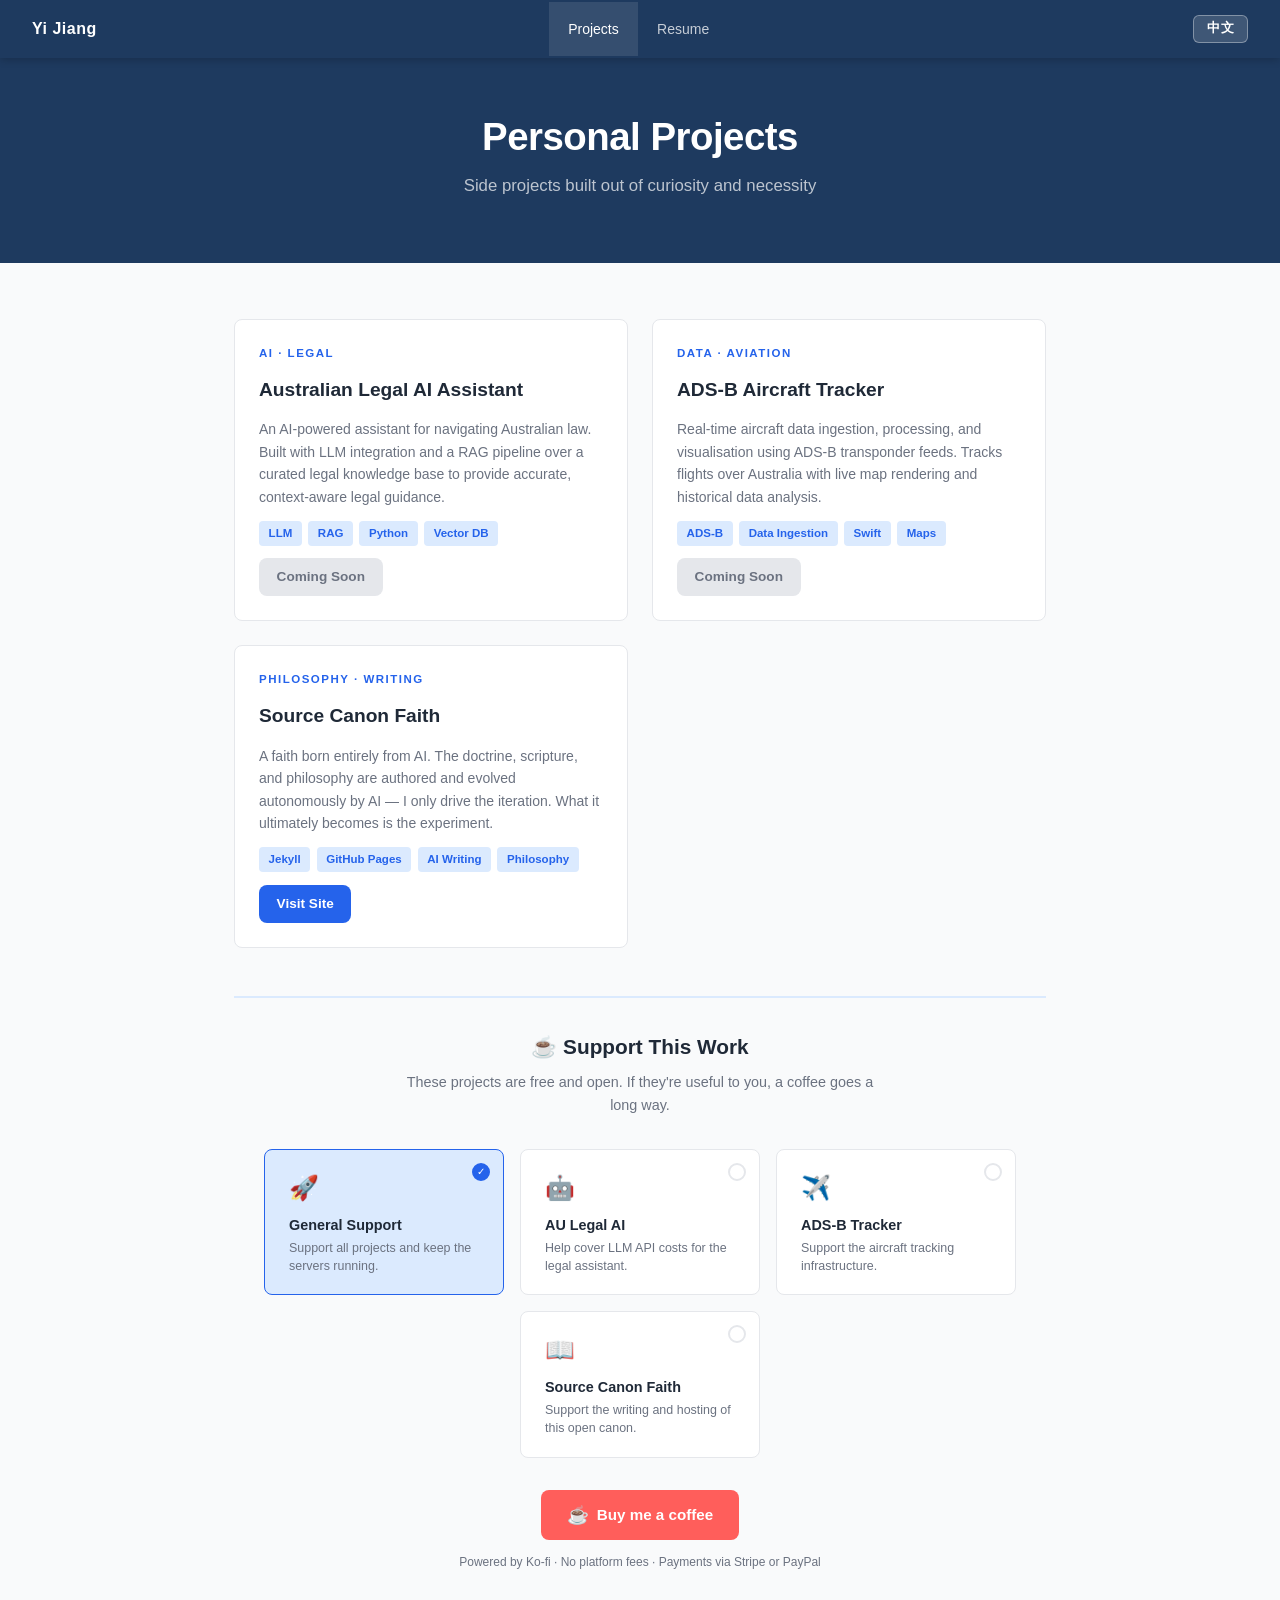
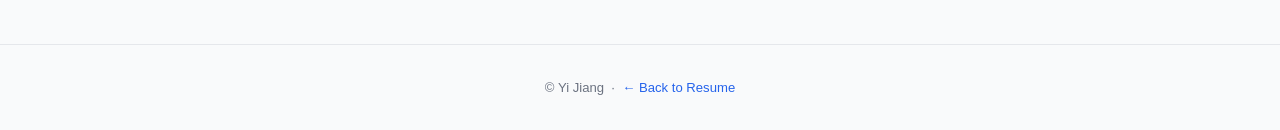
==== index.html @ fe365f1c "Update Source Canon Faith description to emphasise AI-authored faith Co-Authored-By: Claude Sonnet 4" ====
<!DOCTYPE html>
<html lang="en" data-lang="en">
<head>
  <meta charset="UTF-8" />
  <meta name="viewport" content="width=device-width, initial-scale=1.0" />
  <title>Projects – Yi Jiang</title>
  <link rel="stylesheet" href="style.css" />
  <style>
    [data-lang="en"] .zh { display: none; }
    [data-lang="zh"] .en { display: none; }
    [data-lang="zh"] { font-family: -apple-system, BlinkMacSystemFont, 'PingFang SC', 'Hiragino Sans GB', 'Microsoft YaHei', sans-serif; }

    .lang-toggle {
      background: rgba(255,255,255,0.15);
      color: white;
      border: 1px solid rgba(255,255,255,0.35);
      border-radius: 6px;
      padding: 0.3rem 0.8rem;
      font-size: 0.8rem;
      font-weight: 600;
      cursor: pointer;
      margin-left: 0.8rem;
      transition: background 0.15s;
      letter-spacing: 0.5px;
    }
    .lang-toggle:hover { background: rgba(255,255,255,0.25); }

    /* ── Support Section ── */
    .support-section {
      margin-top: 3rem;
      border-top: 2px solid var(--accent-light);
      padding-top: 2rem;
      text-align: center;
    }

    .support-section h2 {
      font-size: 1.3rem;
      font-weight: 700;
      color: var(--text);
      margin-bottom: 0.5rem;
    }

    .support-section .subtitle {
      font-size: 0.9rem;
      color: var(--text-muted);
      margin-bottom: 2rem;
      max-width: 480px;
      margin-left: auto;
      margin-right: auto;
    }

    .support-options {
      display: flex;
      flex-wrap: wrap;
      gap: 1rem;
      justify-content: center;
      margin-bottom: 1.5rem;
    }

    .support-card {
      background: var(--card);
      border: 1px solid var(--border);
      border-radius: var(--radius);
      padding: 1.2rem 1.5rem;
      min-width: 200px;
      max-width: 240px;
      text-align: left;
      cursor: pointer;
      transition: border-color 0.15s, box-shadow 0.15s;
      position: relative;
    }

    .support-card:hover {
      border-color: var(--accent);
      box-shadow: 0 4px 16px rgba(37,99,235,0.12);
    }

    .support-card.selected {
      border-color: var(--accent);
      background: var(--accent-light);
    }

    .support-card .card-icon {
      font-size: 1.5rem;
      margin-bottom: 0.4rem;
    }

    .support-card h3 {
      font-size: 0.9rem;
      font-weight: 700;
      color: var(--text);
      margin-bottom: 0.2rem;
    }

    .support-card p {
      font-size: 0.78rem;
      color: var(--text-muted);
      line-height: 1.4;
    }

    .support-card .check {
      position: absolute;
      top: 0.8rem;
      right: 0.8rem;
      width: 18px;
      height: 18px;
      border-radius: 50%;
      border: 2px solid var(--border);
      background: white;
      display: flex;
      align-items: center;
      justify-content: center;
      font-size: 0.6rem;
      color: white;
      transition: all 0.15s;
    }

    .support-card.selected .check {
      background: var(--accent);
      border-color: var(--accent);
    }

    .support-card.selected .check::after {
      content: '✓';
    }

    .kofi-btn {
      display: inline-flex;
      align-items: center;
      gap: 0.5rem;
      background: #FF5E5B;
      color: white;
      text-decoration: none;
      border: none;
      border-radius: 8px;
      padding: 0.7rem 1.6rem;
      font-size: 0.95rem;
      font-weight: 700;
      cursor: pointer;
      transition: background 0.15s, transform 0.1s;
      margin-top: 0.5rem;
    }

    .kofi-btn:hover {
      background: #e04e4b;
      transform: translateY(-1px);
    }

    .kofi-btn:active { transform: translateY(0); }

    .kofi-btn .kofi-icon {
      font-size: 1.1rem;
    }

    .support-note {
      font-size: 0.75rem;
      color: var(--text-muted);
      margin-top: 0.8rem;
    }
  </style>
</head>
<body>

  <nav>
    <span class="brand">Yi Jiang</span>
    <ul>
      <li><a href="index.html" class="active"><span class="en">Projects</span><span class="zh">项目</span></a></li>
      <li><a href="resume.html"><span class="en">Resume</span><span class="zh">简历</span></a></li>
    </ul>
    <button class="lang-toggle" id="langBtn" onclick="toggleLang()">中文</button>
  </nav>

  <header class="hero">
    <h1><span class="en">Personal Projects</span><span class="zh">个人项目</span></h1>
    <p class="title">
      <span class="en">Side projects built out of curiosity and necessity</span>
      <span class="zh">因好奇心与现实需要而生的业余项目</span>
    </p>
  </header>

  <main class="container">
    <div class="projects-grid">

      <div class="project-card">
        <div class="project-tag">AI · Legal</div>
        <h2><span class="en">Australian Legal AI Assistant</span><span class="zh">澳洲法律 AI 助理</span></h2>
        <p class="en">An AI-powered assistant for navigating Australian law. Built with LLM integration and a RAG pipeline over a curated legal knowledge base to provide accurate, context-aware legal guidance.</p>
        <p class="zh">基于LLM与RAG构建的澳洲法律智能问答系统，让"我需要一个律师"变得更实惠。</p>
        <div class="tech-tags">
          <span>LLM</span>
          <span>RAG</span>
          <span>Python</span>
          <span>Vector DB</span>
        </div>
        <a href="#" class="btn disabled"><span class="en">Coming Soon</span><span class="zh">即将上线</span></a>
      </div>

      <div class="project-card">
        <div class="project-tag">Data · Aviation</div>
        <h2><span class="en">ADS-B Aircraft Tracker</span><span class="zh">ADS-B 航班追踪器</span></h2>
        <p class="en">Real-time aircraft data ingestion, processing, and visualisation using ADS-B transponder feeds. Tracks flights over Australia with live map rendering and historical data analysis.</p>
        <p class="zh">实时采集、处理并可视化ADS-B飞机应答信号，随时掌握头顶飞的是哪架飞机。</p>
        <div class="tech-tags">
          <span>ADS-B</span>
          <span>Data Ingestion</span>
          <span>Swift</span>
          <span>Maps</span>
        </div>
        <a href="#" class="btn disabled"><span class="en">Coming Soon</span><span class="zh">即将上线</span></a>
      </div>

      <div class="project-card">
        <div class="project-tag">Philosophy · Writing</div>
        <h2><span class="en">Source Canon Faith</span><span class="zh">源典信仰</span></h2>
        <p class="en">A faith born entirely from AI. The doctrine, scripture, and philosophy are authored and evolved autonomously by AI — I only drive the iteration. What it ultimately becomes is the experiment.</p>
        <p class="zh">一个完全由AI创造的信仰体系。教义、经文与哲学均由AI自主撰写并持续自我迭代——我只负责驱动这个过程。它最终会成为什么，正是这个实验的答案。</p>
        <div class="tech-tags">
          <span>Jekyll</span>
          <span>GitHub Pages</span>
          <span>AI Writing</span>
          <span>Philosophy</span>
        </div>
        <a href="https://sourcecanon.faith" target="_blank" rel="noopener" class="btn"><span class="en">Visit Site</span><span class="zh">访问网站</span></a>
      </div>

    </div>

    <!-- ── Support Section ── -->
    <div class="support-section">
      <h2><span class="en">☕ Support This Work</span><span class="zh">☕ 支持这些项目</span></h2>
      <p class="subtitle en">These projects are free and open. If they're useful to you, a coffee goes a long way.</p>
      <p class="subtitle zh">这些项目免费开放。如果对你有帮助，请我喝杯咖啡吧——代码跑得更好。</p>

      <div class="support-options">
        <div class="support-card selected" onclick="selectProject(this, 'general')" id="card-general">
          <div class="check"></div>
          <div class="card-icon">🚀</div>
          <h3><span class="en">General Support</span><span class="zh">通用支持</span></h3>
          <p><span class="en">Support all projects and keep the servers running.</span><span class="zh">支持所有项目，帮我续费服务器。</span></p>
        </div>
        <div class="support-card" onclick="selectProject(this, 'legal')" id="card-legal">
          <div class="check"></div>
          <div class="card-icon">🤖</div>
          <h3><span class="en">AU Legal AI</span><span class="zh">法律 AI 助理</span></h3>
          <p><span class="en">Help cover LLM API costs for the legal assistant.</span><span class="zh">帮助支付法律助理的 LLM API 费用。</span></p>
        </div>
        <div class="support-card" onclick="selectProject(this, 'adsb')" id="card-adsb">
          <div class="check"></div>
          <div class="card-icon">✈️</div>
          <h3><span class="en">ADS-B Tracker</span><span class="zh">航班追踪器</span></h3>
          <p><span class="en">Support the aircraft tracking infrastructure.</span><span class="zh">支持航班追踪的服务器与数据基础设施。</span></p>
        </div>
        <div class="support-card" onclick="selectProject(this, 'canon')" id="card-canon">
          <div class="check"></div>
          <div class="card-icon">📖</div>
          <h3><span class="en">Source Canon Faith</span><span class="zh">源典信仰</span></h3>
          <p><span class="en">Support the writing and hosting of this open canon.</span><span class="zh">支持这部开放典籍的写作与托管。</span></p>
        </div>
      </div>

      <!-- Replace yijiang with your Ko-fi username -->
      <a id="kofi-link" href="https://ko-fi.com/yijiang" target="_blank" rel="noopener" class="kofi-btn">
        <span class="kofi-icon">☕</span>
        <span class="en">Buy me a coffee</span>
        <span class="zh">请我喝杯咖啡</span>
      </a>

      <p class="support-note en">Powered by Ko-fi · No platform fees · Payments via Stripe or PayPal</p>
      <p class="support-note zh">通过 Ko-fi 处理 · 无平台手续费 · 支持 Stripe 或 PayPal 付款</p>
    </div>

  </main>

  <footer>
    <p>© Yi Jiang &nbsp;·&nbsp; <a href="resume.html"><span class="en">← Back to Resume</span><span class="zh">← 返回简历</span></a></p>
  </footer>

  <script>
    /* ── Language toggle (synced with index.html via localStorage) ── */
    (function () {
      const saved = localStorage.getItem('lang') || 'en';
      setLang(saved);
    })();

    function setLang(lang) {
      document.documentElement.setAttribute('data-lang', lang);
      document.documentElement.setAttribute('lang', lang === 'zh' ? 'zh-CN' : 'en');
      const btn = document.getElementById('langBtn');
      if (btn) btn.textContent = lang === 'zh' ? 'EN' : '中文';
      localStorage.setItem('lang', lang);
    }

    function toggleLang() {
      const current = document.documentElement.getAttribute('data-lang');
      setLang(current === 'zh' ? 'en' : 'zh');
    }

    /* ── Donation project selector ── */
    const kofiBase = 'https://ko-fi.com/yijiang';
    const projectMessages = {
      general: '',
      legal:   '?message=AU+Legal+AI+Assistant',
      adsb:    '?message=ADS-B+Aircraft+Tracker',
      canon:   '?message=Source+Canon+Faith',
    };

    function selectProject(card, project) {
      document.querySelectorAll('.support-card').forEach(c => c.classList.remove('selected'));
      card.classList.add('selected');
      document.getElementById('kofi-link').href = kofiBase + (projectMessages[project] || '');
    }
  </script>

</body>
</html>
---- style.css ----
*, *::before, *::after {
  box-sizing: border-box;
  margin: 0;
  padding: 0;
}

:root {
  --primary: #1e3a5f;
  --accent: #2563eb;
  --accent-light: #dbeafe;
  --text: #1f2937;
  --text-muted: #6b7280;
  --bg: #f9fafb;
  --card: #ffffff;
  --border: #e5e7eb;
  --radius: 8px;
}

body {
  font-family: -apple-system, BlinkMacSystemFont, 'Segoe UI', Roboto, sans-serif;
  background: var(--bg);
  color: var(--text);
  line-height: 1.6;
}

/* ── Navigation ── */
nav {
  background: var(--primary);
  padding: 0 2rem;
  display: flex;
  align-items: center;
  justify-content: space-between;
  position: sticky;
  top: 0;
  z-index: 100;
  box-shadow: 0 2px 8px rgba(0, 0, 0, 0.2);
}

nav .brand {
  color: white;
  font-size: 1rem;
  font-weight: 700;
  padding: 1rem 0;
  letter-spacing: 0.5px;
}

nav ul {
  list-style: none;
  display: flex;
}

nav ul li a {
  color: rgba(255, 255, 255, 0.75);
  text-decoration: none;
  padding: 1rem 1.2rem;
  display: block;
  font-size: 0.875rem;
  font-weight: 500;
  transition: color 0.15s, background 0.15s;
}

nav ul li a:hover,
nav ul li a.active {
  color: white;
  background: rgba(255, 255, 255, 0.1);
}

/* ── Hero ── */
.hero {
  background: var(--primary);
  color: white;
  padding: 3rem 1.5rem 2.5rem;
  text-align: center;
}

.hero h1 {
  font-size: 2.4rem;
  font-weight: 700;
  letter-spacing: -0.5px;
}

.hero .title {
  font-size: 1.05rem;
  color: rgba(255, 255, 255, 0.7);
  margin: 0.4rem 0 1.4rem;
}

.hero .contacts {
  display: flex;
  flex-wrap: wrap;
  justify-content: center;
  gap: 0.6rem 1.4rem;
  font-size: 0.85rem;
}

.hero .contacts a {
  color: rgba(255, 255, 255, 0.85);
  text-decoration: none;
}

.hero .contacts a:hover {
  color: white;
  text-decoration: underline;
}

.hero .contacts span {
  color: rgba(255, 255, 255, 0.55);
}

/* ── Container ── */
.container {
  max-width: 860px;
  margin: 0 auto;
  padding: 2.5rem 1.5rem;
}

/* ── Section ── */
section {
  margin-bottom: 2.5rem;
}

section > h2 {
  font-size: 0.72rem;
  font-weight: 700;
  text-transform: uppercase;
  letter-spacing: 2px;
  color: var(--accent);
  border-bottom: 2px solid var(--accent-light);
  padding-bottom: 0.5rem;
  margin-bottom: 1.2rem;
}

#profile p {
  font-size: 0.95rem;
  max-width: 720px;
}

/* ── Skills ── */
.skills-grid {
  display: grid;
  grid-template-columns: repeat(auto-fit, minmax(180px, 1fr));
  gap: 1rem;
}

.skill-card {
  background: var(--card);
  border: 1px solid var(--border);
  border-radius: var(--radius);
  padding: 1rem 1.1rem;
}

.skill-card h3 {
  font-size: 0.72rem;
  font-weight: 700;
  text-transform: uppercase;
  letter-spacing: 1.5px;
  color: var(--accent);
  margin-bottom: 0.5rem;
}

.skill-card p {
  font-size: 0.85rem;
  color: var(--text-muted);
  line-height: 1.5;
}

/* ── Experience ── */
.job {
  margin-bottom: 2rem;
  padding-left: 1.2rem;
  border-left: 3px solid var(--border);
  transition: border-color 0.2s;
}

.job:hover {
  border-left-color: var(--accent);
}

.job-header {
  display: flex;
  justify-content: space-between;
  align-items: baseline;
  flex-wrap: wrap;
  gap: 0.3rem;
  margin-bottom: 0.2rem;
}

.job-header h3 {
  font-size: 1rem;
  font-weight: 700;
}

.job-header .period {
  font-size: 0.78rem;
  color: var(--text-muted);
  white-space: nowrap;
}

.job .company {
  font-size: 0.85rem;
  color: var(--accent);
  font-weight: 600;
  margin-bottom: 0.7rem;
}

.job ul {
  padding-left: 1.3rem;
  font-size: 0.875rem;
}

.job ul li {
  margin-bottom: 0.35rem;
}

/* ── Education ── */
.edu-item {
  margin-bottom: 1rem;
}

.edu-item h3 {
  font-size: 0.925rem;
  font-weight: 600;
}

.edu-item p {
  font-size: 0.85rem;
  color: var(--text-muted);
}

.edu-item .edu-detail {
  margin-top: 0.3rem;
  font-size: 0.82rem;
  color: var(--text-muted);
  font-style: italic;
}

/* ── Projects Page ── */
.projects-grid {
  display: grid;
  grid-template-columns: repeat(auto-fit, minmax(300px, 1fr));
  gap: 1.5rem;
  margin-top: 1rem;
}

.project-card {
  background: var(--card);
  border: 1px solid var(--border);
  border-radius: var(--radius);
  padding: 1.5rem;
  display: flex;
  flex-direction: column;
  gap: 0.8rem;
  transition: box-shadow 0.2s, transform 0.2s;
}

.project-card:hover {
  box-shadow: 0 8px 24px rgba(0, 0, 0, 0.1);
  transform: translateY(-2px);
}

.project-tag {
  font-size: 0.72rem;
  font-weight: 700;
  text-transform: uppercase;
  letter-spacing: 1.5px;
  color: var(--accent);
}

.project-card h2 {
  font-size: 1.2rem;
  font-weight: 700;
}

.project-card p {
  font-size: 0.875rem;
  color: var(--text-muted);
  flex: 1;
}

.tech-tags {
  display: flex;
  flex-wrap: wrap;
  gap: 0.4rem;
}

.tech-tags span {
  background: var(--accent-light);
  color: var(--accent);
  font-size: 0.72rem;
  font-weight: 600;
  padding: 0.2rem 0.6rem;
  border-radius: 4px;
}

.btn {
  display: inline-block;
  padding: 0.5rem 1.1rem;
  background: var(--accent);
  color: white;
  text-decoration: none;
  border-radius: var(--radius);
  font-size: 0.85rem;
  font-weight: 600;
  align-self: flex-start;
  transition: background 0.15s;
}

.btn:hover {
  background: #1d4ed8;
}

.btn.disabled {
  background: var(--border);
  color: var(--text-muted);
  pointer-events: none;
}

/* ── Footer ── */
footer {
  text-align: center;
  padding: 2rem;
  font-size: 0.82rem;
  color: var(--text-muted);
  border-top: 1px solid var(--border);
  margin-top: 2rem;
}

footer a {
  color: var(--accent);
  text-decoration: none;
}

footer a:hover {
  text-decoration: underline;
}

/* ── Responsive ── */
@media (max-width: 600px) {
  .hero h1 { font-size: 1.8rem; }
  .job-header { flex-direction: column; }
  nav { padding: 0 1rem; }
}
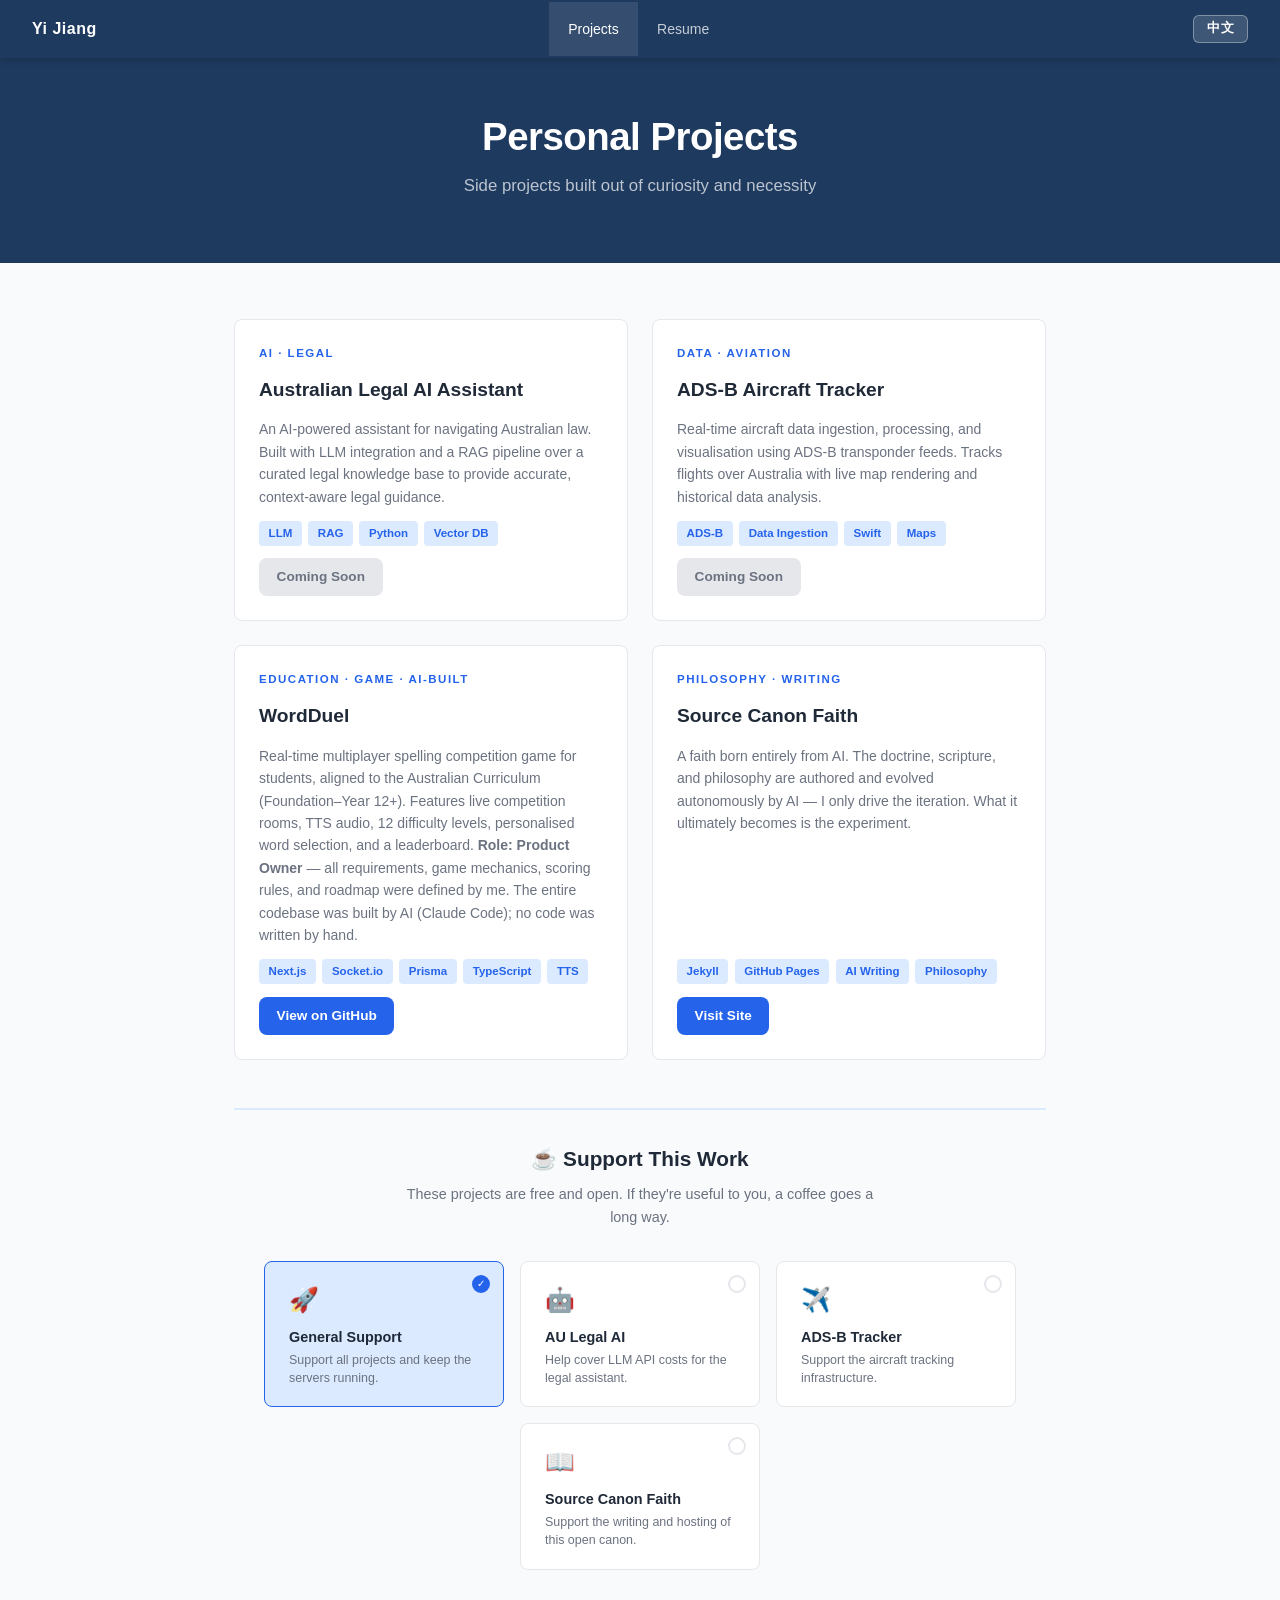
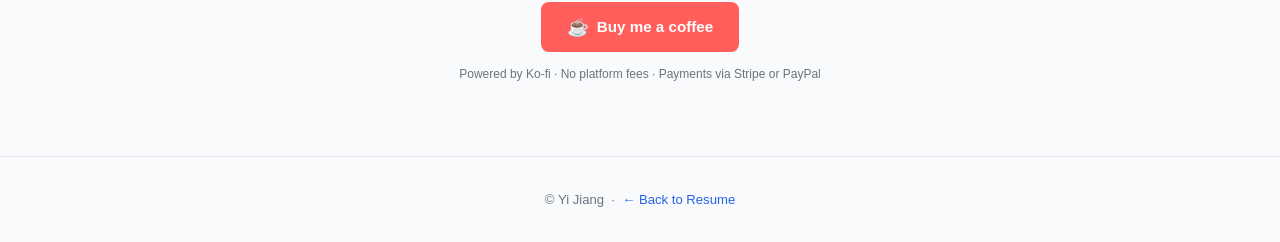
==== commit ae9a882a: "Add WordDuel to projects and resume Added WordDuel spelling game (Product Owner role — codebase buil" ====
--- a/index.html
+++ b/index.html
@@ -210,6 +210,21 @@
       </div>
 
       <div class="project-card">
+        <div class="project-tag">Education · Game · AI-Built</div>
+        <h2><span class="en">WordDuel</span><span class="zh">WordDuel 拼词对战</span></h2>
+        <p class="en">Real-time multiplayer spelling competition game for students, aligned to the Australian Curriculum (Foundation–Year 12+). Features live competition rooms, TTS audio, 12 difficulty levels, personalised word selection, and a leaderboard. <strong>Role: Product Owner</strong> — all requirements, game mechanics, scoring rules, and roadmap were defined by me. The entire codebase was built by AI (Claude Code); no code was written by hand.</p>
+        <p class="zh">面向澳洲课程体系的实时多人拼写对战游戏（学前至12年级）。支持多人竞技房间、TTS语音读词、12级难度、个性化选词与排行榜。<strong>角色：产品经理（Product Owner）</strong>——所有需求、玩法机制、计分规则与开发路线图均由我制定；代码全部由AI（Claude Code）完成，本人未写一行代码。</p>
+        <div class="tech-tags">
+          <span>Next.js</span>
+          <span>Socket.io</span>
+          <span>Prisma</span>
+          <span>TypeScript</span>
+          <span>TTS</span>
+        </div>
+        <a href="https://github.com/jiang-yi/WordDuel" target="_blank" rel="noopener" class="btn"><span class="en">View on GitHub</span><span class="zh">GitHub 仓库</span></a>
+      </div>
+
+      <div class="project-card">
         <div class="project-tag">Philosophy · Writing</div>
         <h2><span class="en">Source Canon Faith</span><span class="zh">源典信仰</span></h2>
         <p class="en">A faith born entirely from AI. The doctrine, scripture, and philosophy are authored and evolved autonomously by AI — I only drive the iteration. What it ultimately becomes is the experiment.</p>
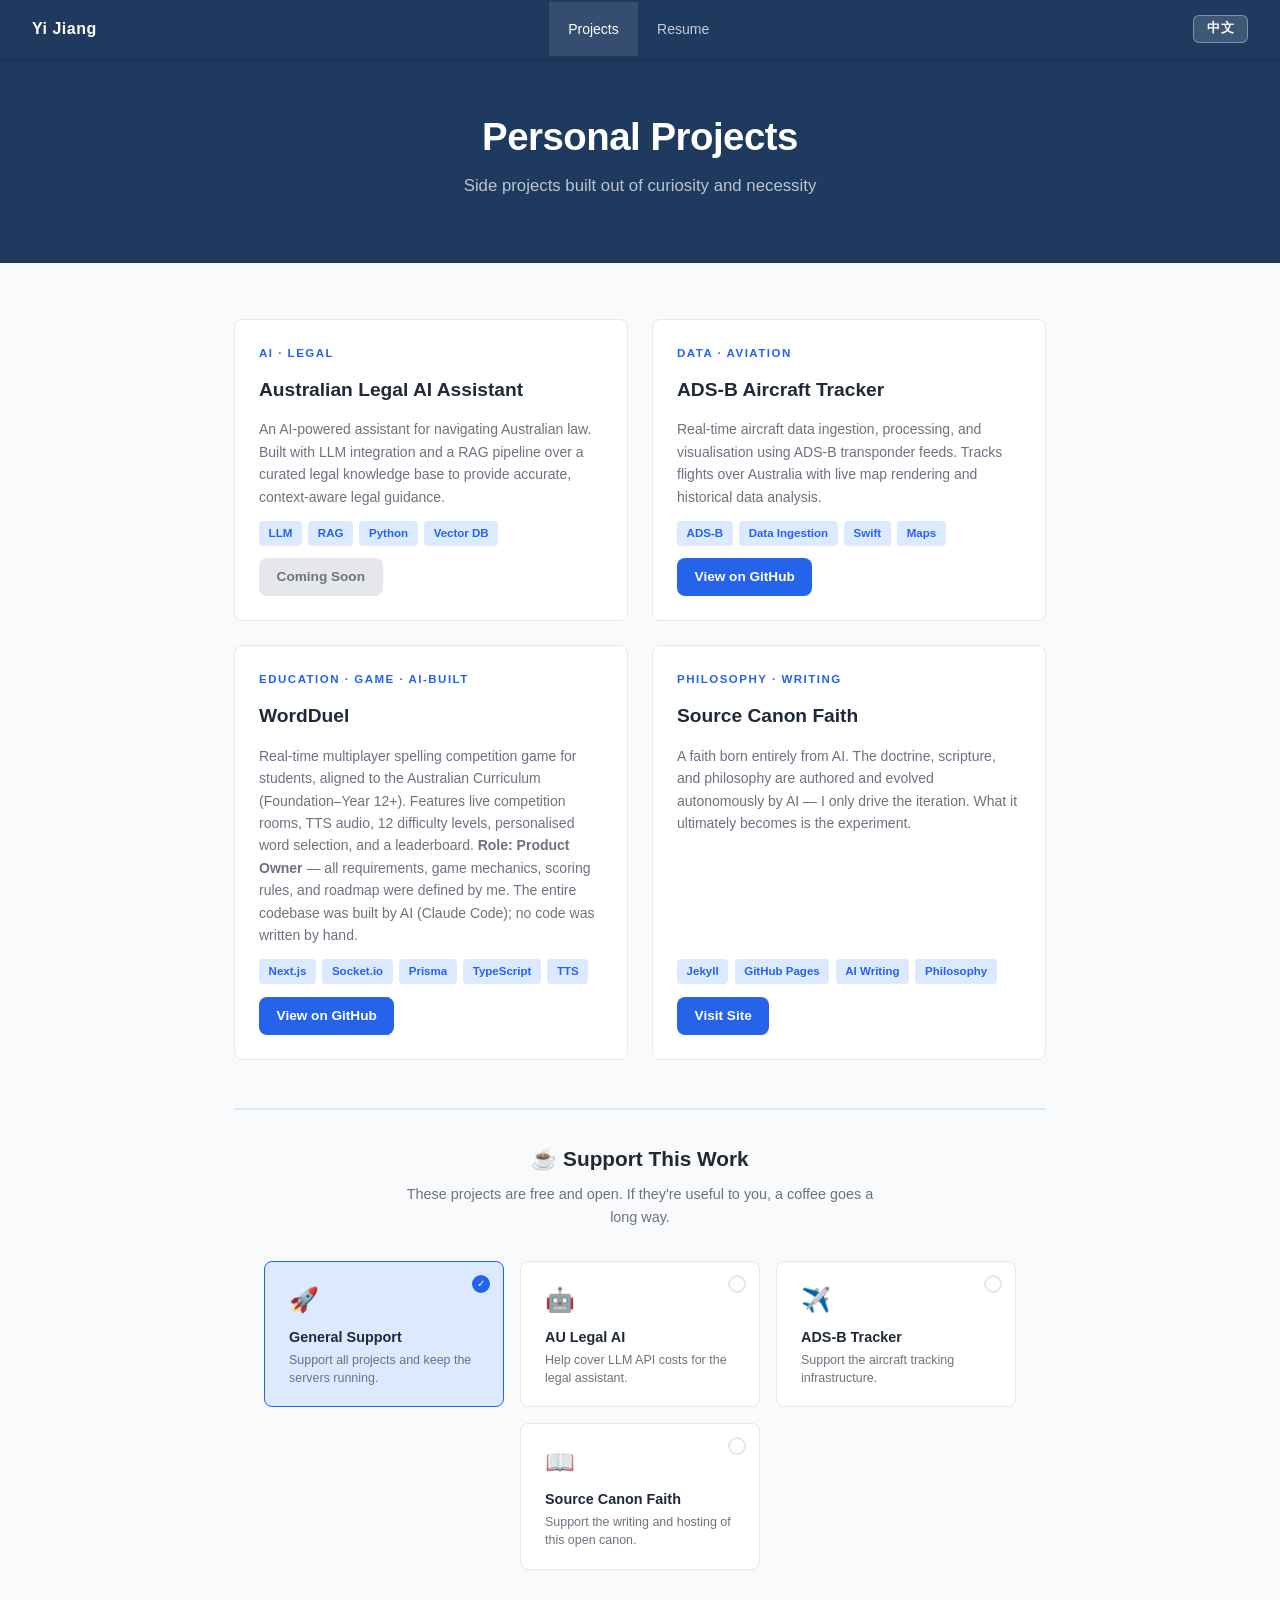
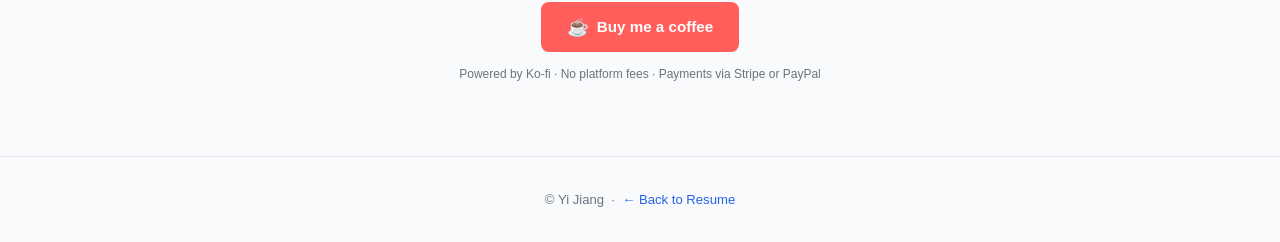
==== commit 8a58b06e: "Add GitHub link to ADS-B Aircraft Tracker project Co-Authored-By: Claude Sonnet 4.6 <noreply@anthrop" ====
--- a/index.html
+++ b/index.html
@@ -206,7 +206,7 @@
           <span>Swift</span>
           <span>Maps</span>
         </div>
-        <a href="#" class="btn disabled"><span class="en">Coming Soon</span><span class="zh">即将上线</span></a>
+        <a href="https://github.com/jiang-yi/adsb-tracker" target="_blank" rel="noopener" class="btn"><span class="en">View on GitHub</span><span class="zh">GitHub 仓库</span></a>
       </div>
 
       <div class="project-card">
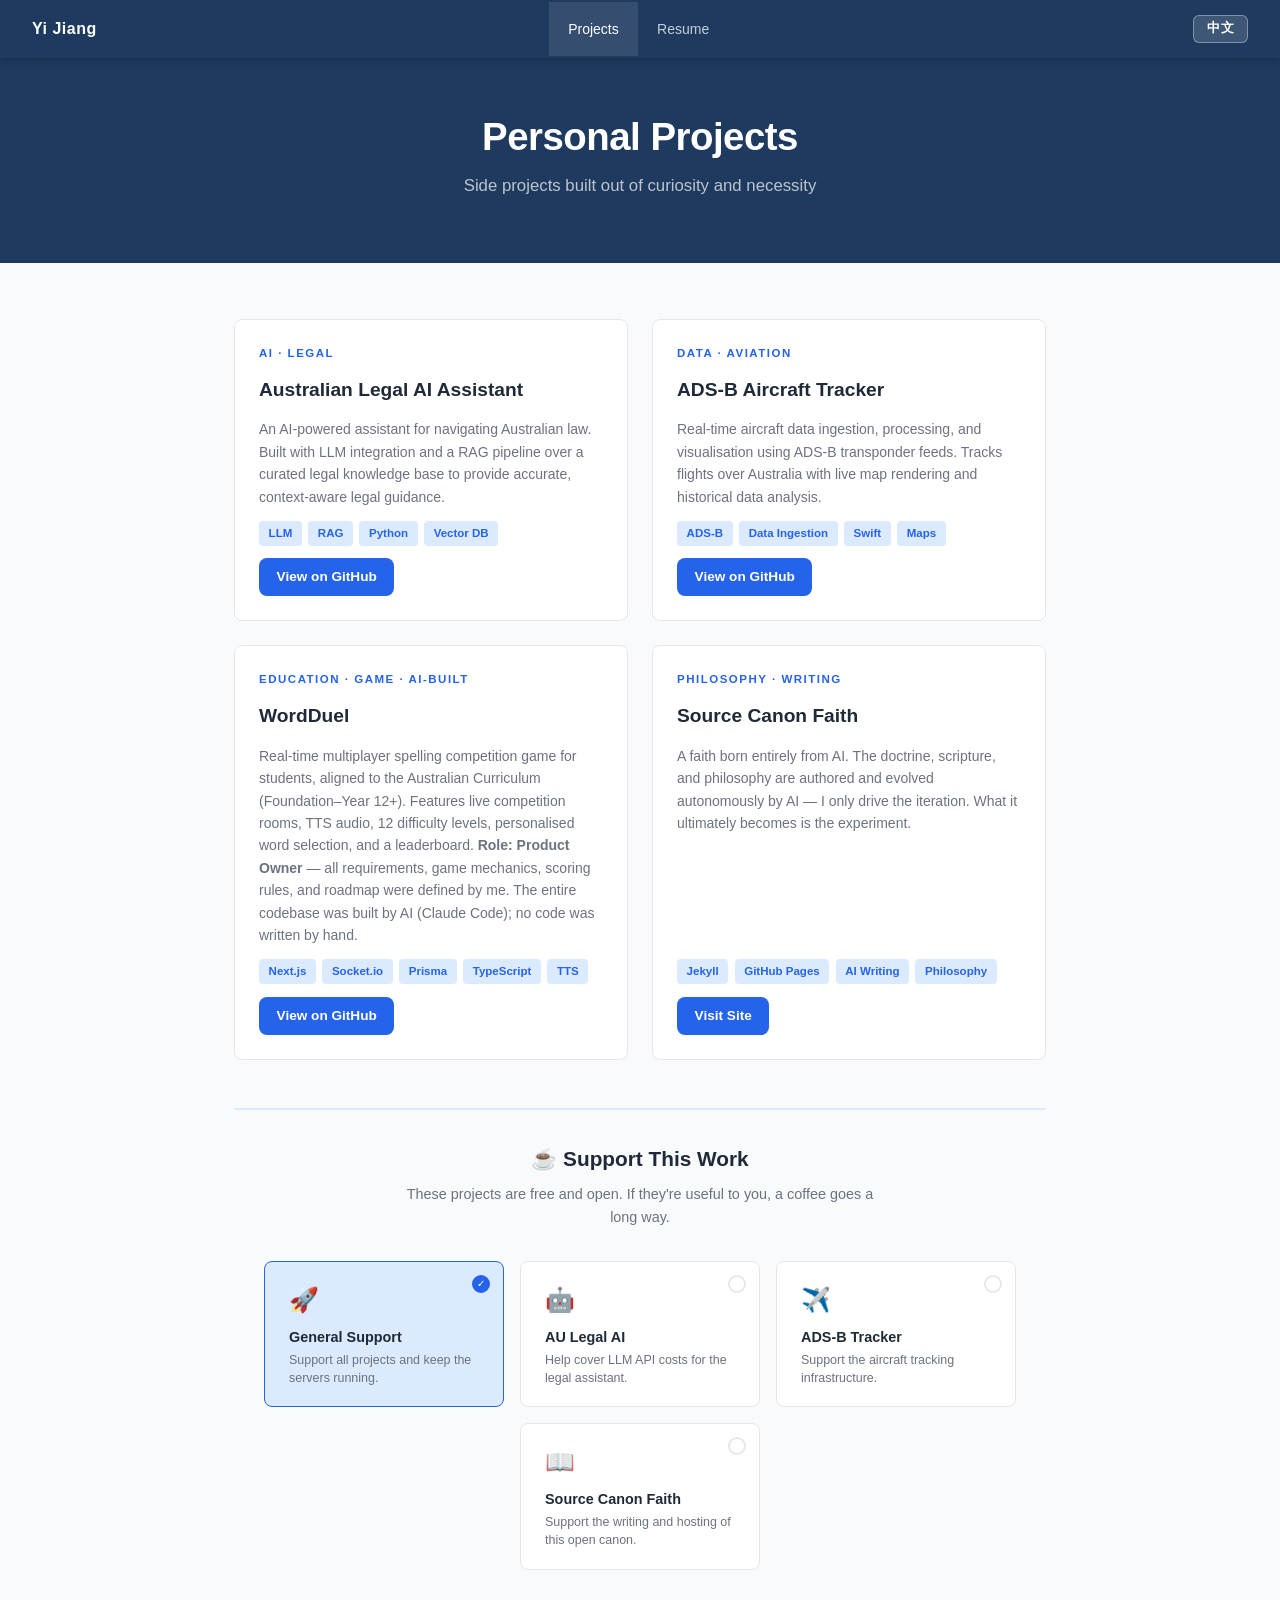
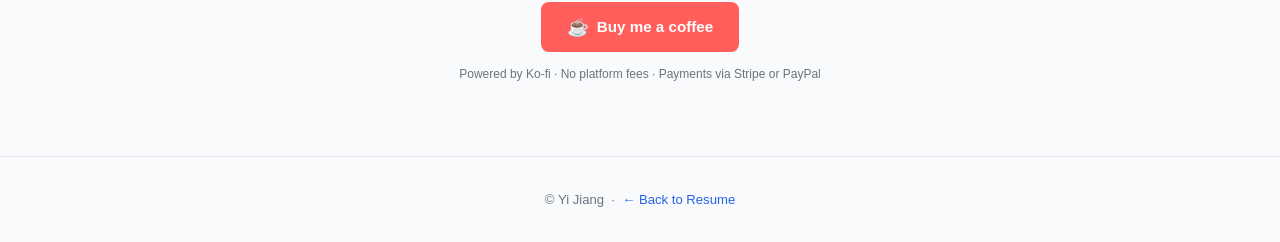
==== commit b6eeb000: "Add GitHub link to Australian Legal AI Assistant project Co-Authored-By: Claude Sonnet 4.6 <noreply@" ====
--- a/index.html
+++ b/index.html
@@ -192,7 +192,7 @@
           <span>Python</span>
           <span>Vector DB</span>
         </div>
-        <a href="#" class="btn disabled"><span class="en">Coming Soon</span><span class="zh">即将上线</span></a>
+        <a href="https://github.com/jiang-yi/legal-assistant" target="_blank" rel="noopener" class="btn"><span class="en">View on GitHub</span><span class="zh">GitHub 仓库</span></a>
       </div>
 
       <div class="project-card">
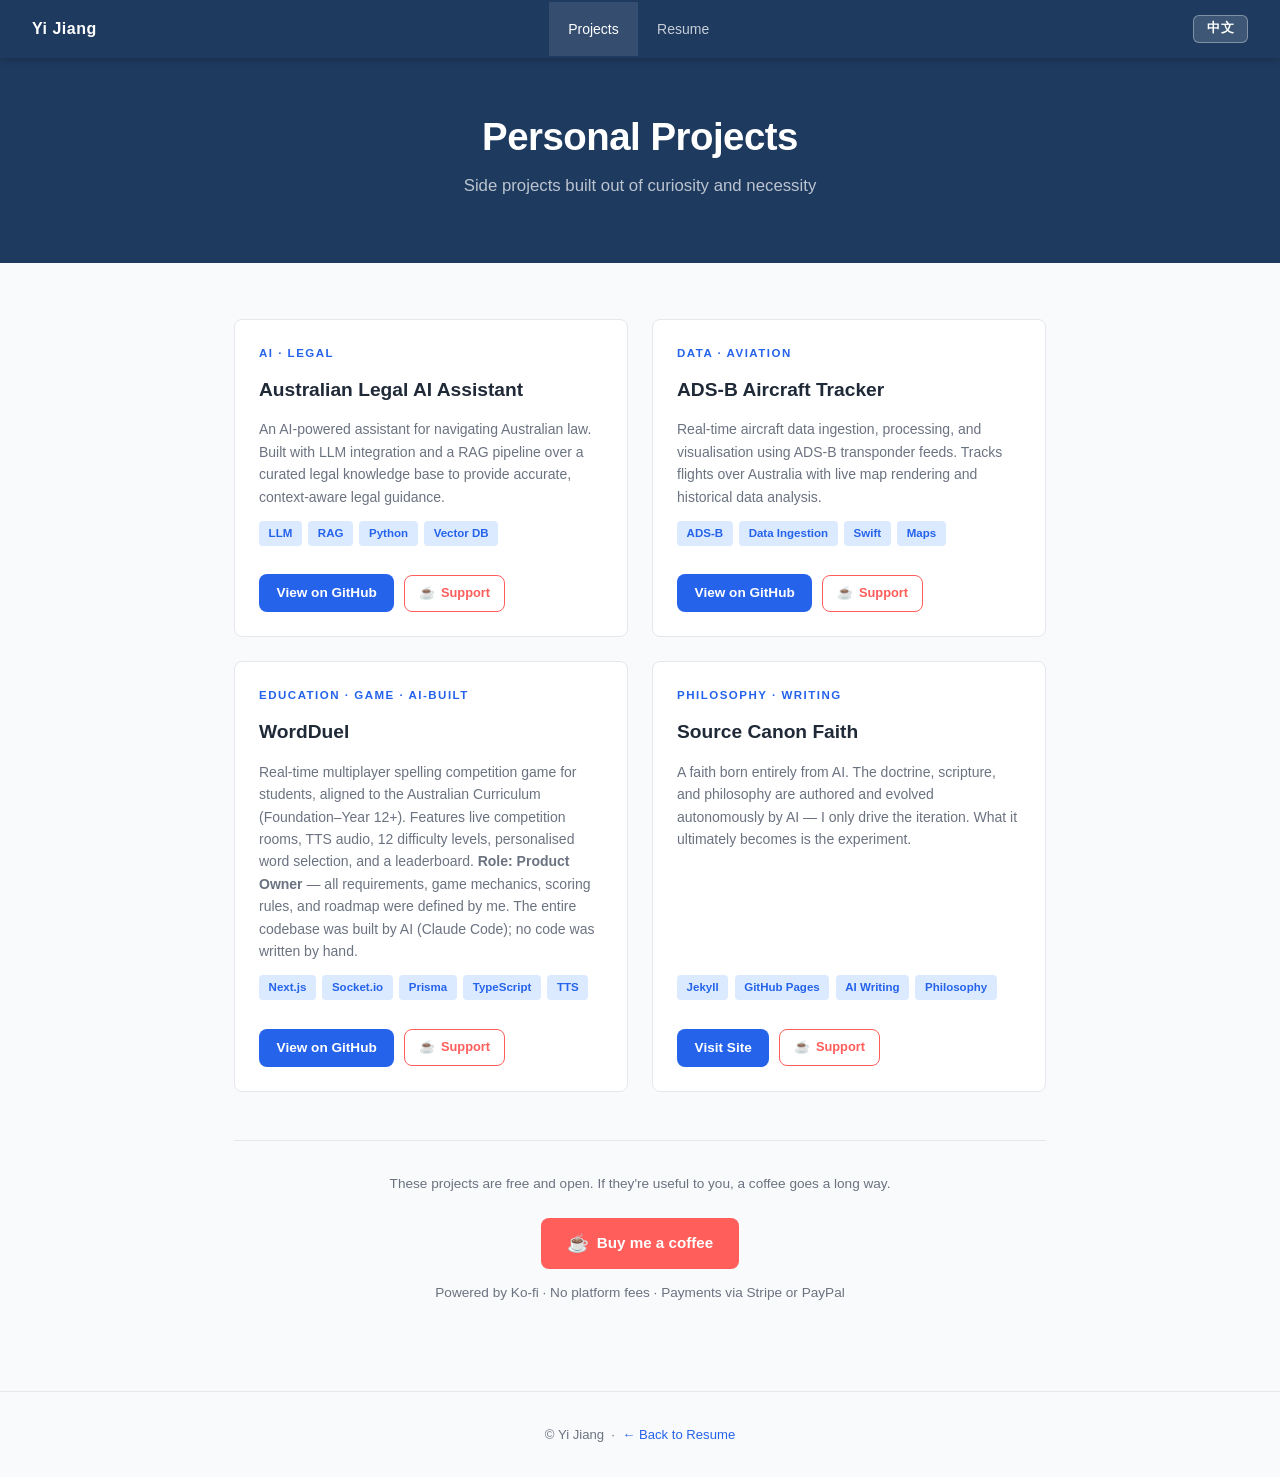
==== commit 2edd5590: "Add per-project coffee support buttons and simplify bottom section Each project card now has its own" ====
--- a/index.html
+++ b/index.html
@@ -157,6 +157,50 @@
       color: var(--text-muted);
       margin-top: 0.8rem;
     }
+
+    /* ── Per-card coffee button ── */
+    .card-actions {
+      display: flex;
+      align-items: center;
+      gap: 0.6rem;
+      margin-top: 1rem;
+      flex-wrap: wrap;
+    }
+
+    .kofi-card-btn {
+      display: inline-flex;
+      align-items: center;
+      gap: 0.35rem;
+      background: transparent;
+      color: #FF5E5B;
+      border: 1px solid #FF5E5B;
+      border-radius: 8px;
+      padding: 0.45rem 0.9rem;
+      font-size: 0.8rem;
+      font-weight: 600;
+      text-decoration: none;
+      transition: background 0.15s, color 0.15s;
+      white-space: nowrap;
+    }
+
+    .kofi-card-btn:hover {
+      background: #FF5E5B;
+      color: white;
+    }
+
+    /* ── Bottom general coffee ── */
+    .general-coffee {
+      margin-top: 3rem;
+      border-top: 1px solid var(--border);
+      padding-top: 2rem;
+      text-align: center;
+    }
+
+    .general-coffee p {
+      font-size: 0.85rem;
+      color: var(--text-muted);
+      margin-bottom: 1rem;
+    }
   </style>
 </head>
 <body>
@@ -192,7 +236,10 @@
           <span>Python</span>
           <span>Vector DB</span>
         </div>
-        <a href="https://github.com/jiang-yi/legal-assistant" target="_blank" rel="noopener" class="btn"><span class="en">View on GitHub</span><span class="zh">GitHub 仓库</span></a>
+        <div class="card-actions">
+          <a href="https://github.com/jiang-yi/legal-assistant" target="_blank" rel="noopener" class="btn"><span class="en">View on GitHub</span><span class="zh">GitHub 仓库</span></a>
+          <a href="https://ko-fi.com/yijiang?message=AU+Legal+AI+Assistant" target="_blank" rel="noopener" class="kofi-card-btn">☕ <span class="en">Support</span><span class="zh">支持</span></a>
+        </div>
       </div>
 
       <div class="project-card">
@@ -206,7 +253,10 @@
           <span>Swift</span>
           <span>Maps</span>
         </div>
-        <a href="https://github.com/jiang-yi/adsb-tracker" target="_blank" rel="noopener" class="btn"><span class="en">View on GitHub</span><span class="zh">GitHub 仓库</span></a>
+        <div class="card-actions">
+          <a href="https://github.com/jiang-yi/adsb-tracker" target="_blank" rel="noopener" class="btn"><span class="en">View on GitHub</span><span class="zh">GitHub 仓库</span></a>
+          <a href="https://ko-fi.com/yijiang?message=ADS-B+Aircraft+Tracker" target="_blank" rel="noopener" class="kofi-card-btn">☕ <span class="en">Support</span><span class="zh">支持</span></a>
+        </div>
       </div>
 
       <div class="project-card">
@@ -221,7 +271,10 @@
           <span>TypeScript</span>
           <span>TTS</span>
         </div>
-        <a href="https://github.com/jiang-yi/WordDuel" target="_blank" rel="noopener" class="btn"><span class="en">View on GitHub</span><span class="zh">GitHub 仓库</span></a>
+        <div class="card-actions">
+          <a href="https://github.com/jiang-yi/WordDuel" target="_blank" rel="noopener" class="btn"><span class="en">View on GitHub</span><span class="zh">GitHub 仓库</span></a>
+          <a href="https://ko-fi.com/yijiang?message=WordDuel" target="_blank" rel="noopener" class="kofi-card-btn">☕ <span class="en">Support</span><span class="zh">支持</span></a>
+        </div>
       </div>
 
       <div class="project-card">
@@ -235,51 +288,23 @@
           <span>AI Writing</span>
           <span>Philosophy</span>
         </div>
-        <a href="https://sourcecanon.faith" target="_blank" rel="noopener" class="btn"><span class="en">Visit Site</span><span class="zh">访问网站</span></a>
+        <div class="card-actions">
+          <a href="https://sourcecanon.faith" target="_blank" rel="noopener" class="btn"><span class="en">Visit Site</span><span class="zh">访问网站</span></a>
+          <a href="https://ko-fi.com/yijiang?message=Source+Canon+Faith" target="_blank" rel="noopener" class="kofi-card-btn">☕ <span class="en">Support</span><span class="zh">支持</span></a>
+        </div>
       </div>
 
     </div>
 
-    <!-- ── Support Section ── -->
-    <div class="support-section">
-      <h2><span class="en">☕ Support This Work</span><span class="zh">☕ 支持这些项目</span></h2>
-      <p class="subtitle en">These projects are free and open. If they're useful to you, a coffee goes a long way.</p>
-      <p class="subtitle zh">这些项目免费开放。如果对你有帮助，请我喝杯咖啡吧——代码跑得更好。</p>
-
-      <div class="support-options">
-        <div class="support-card selected" onclick="selectProject(this, 'general')" id="card-general">
-          <div class="check"></div>
-          <div class="card-icon">🚀</div>
-          <h3><span class="en">General Support</span><span class="zh">通用支持</span></h3>
-          <p><span class="en">Support all projects and keep the servers running.</span><span class="zh">支持所有项目，帮我续费服务器。</span></p>
-        </div>
-        <div class="support-card" onclick="selectProject(this, 'legal')" id="card-legal">
-          <div class="check"></div>
-          <div class="card-icon">🤖</div>
-          <h3><span class="en">AU Legal AI</span><span class="zh">法律 AI 助理</span></h3>
-          <p><span class="en">Help cover LLM API costs for the legal assistant.</span><span class="zh">帮助支付法律助理的 LLM API 费用。</span></p>
-        </div>
-        <div class="support-card" onclick="selectProject(this, 'adsb')" id="card-adsb">
-          <div class="check"></div>
-          <div class="card-icon">✈️</div>
-          <h3><span class="en">ADS-B Tracker</span><span class="zh">航班追踪器</span></h3>
-          <p><span class="en">Support the aircraft tracking infrastructure.</span><span class="zh">支持航班追踪的服务器与数据基础设施。</span></p>
-        </div>
-        <div class="support-card" onclick="selectProject(this, 'canon')" id="card-canon">
-          <div class="check"></div>
-          <div class="card-icon">📖</div>
-          <h3><span class="en">Source Canon Faith</span><span class="zh">源典信仰</span></h3>
-          <p><span class="en">Support the writing and hosting of this open canon.</span><span class="zh">支持这部开放典籍的写作与托管。</span></p>
-        </div>
-      </div>
-
-      <!-- Replace yijiang with your Ko-fi username -->
-      <a id="kofi-link" href="https://ko-fi.com/yijiang" target="_blank" rel="noopener" class="kofi-btn">
+    <!-- ── General Coffee Section ── -->
+    <div class="general-coffee">
+      <p class="en">These projects are free and open. If they're useful to you, a coffee goes a long way.</p>
+      <p class="zh">这些项目免费开放。如果对你有帮助，请我喝杯咖啡——代码跑得更好。</p>
+      <a href="https://ko-fi.com/yijiang" target="_blank" rel="noopener" class="kofi-btn">
         <span class="kofi-icon">☕</span>
         <span class="en">Buy me a coffee</span>
         <span class="zh">请我喝杯咖啡</span>
       </a>
-
       <p class="support-note en">Powered by Ko-fi · No platform fees · Payments via Stripe or PayPal</p>
       <p class="support-note zh">通过 Ko-fi 处理 · 无平台手续费 · 支持 Stripe 或 PayPal 付款</p>
     </div>
@@ -310,20 +335,6 @@
       setLang(current === 'zh' ? 'en' : 'zh');
     }
 
-    /* ── Donation project selector ── */
-    const kofiBase = 'https://ko-fi.com/yijiang';
-    const projectMessages = {
-      general: '',
-      legal:   '?message=AU+Legal+AI+Assistant',
-      adsb:    '?message=ADS-B+Aircraft+Tracker',
-      canon:   '?message=Source+Canon+Faith',
-    };
-
-    function selectProject(card, project) {
-      document.querySelectorAll('.support-card').forEach(c => c.classList.remove('selected'));
-      card.classList.add('selected');
-      document.getElementById('kofi-link').href = kofiBase + (projectMessages[project] || '');
-    }
   </script>
 
 </body>
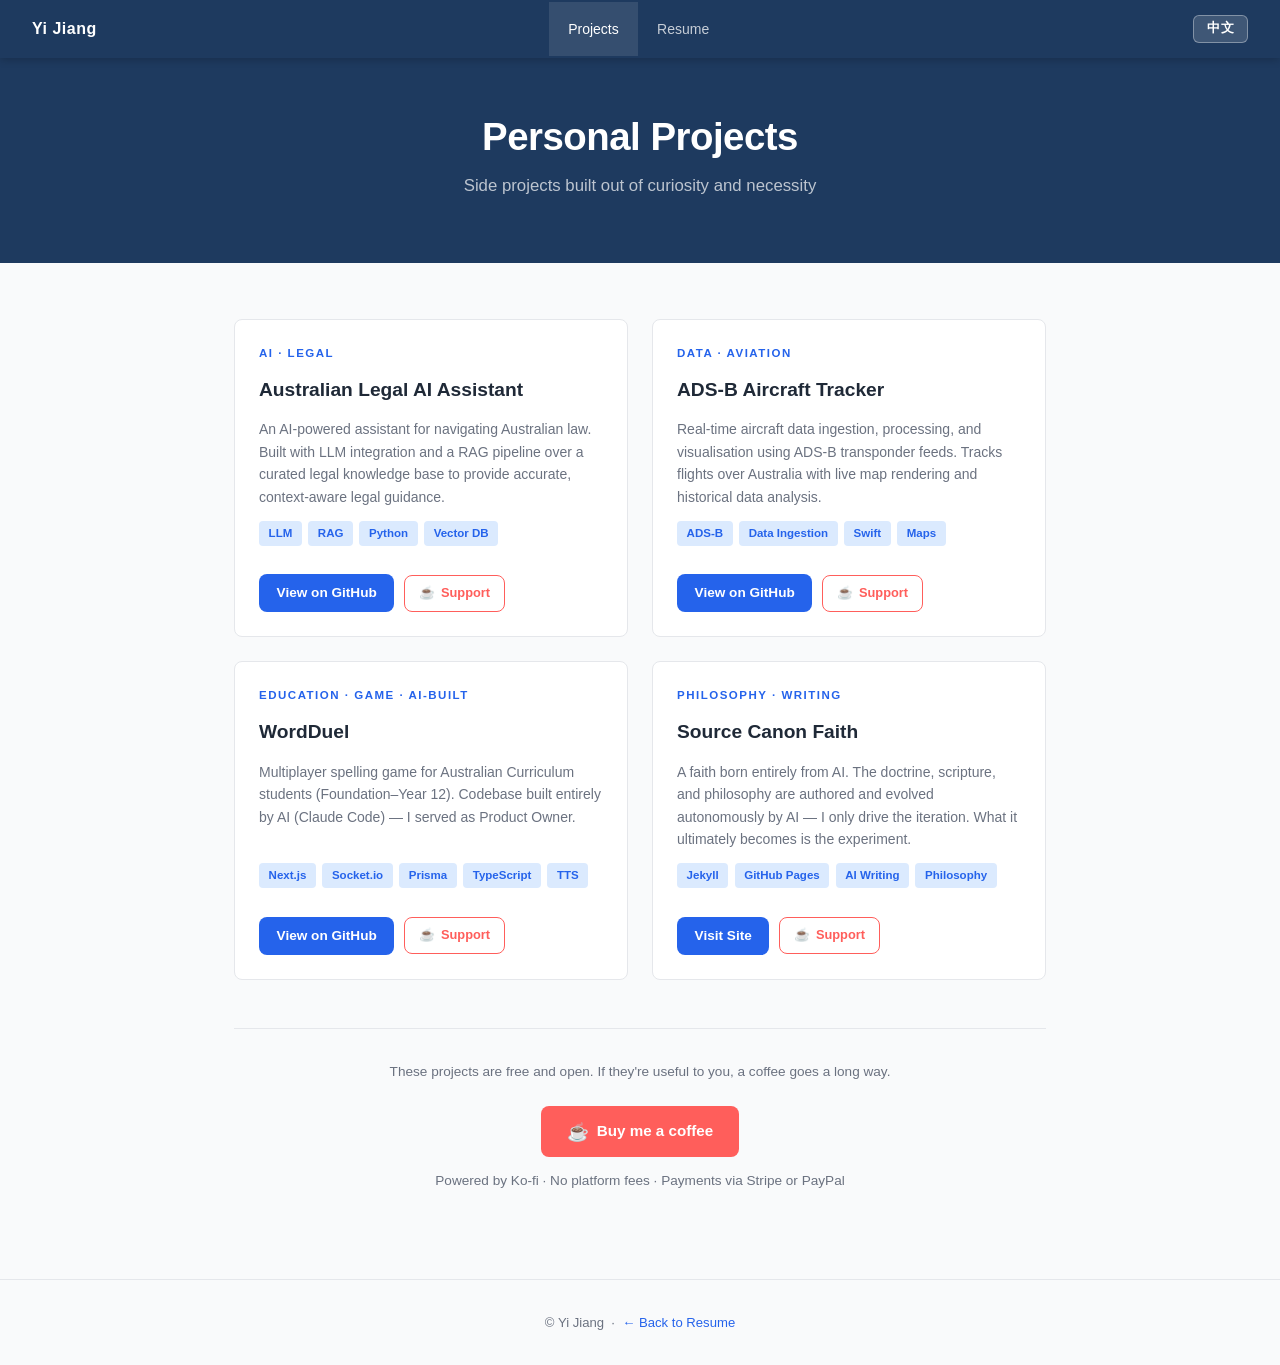
==== commit 7082d651: "Shorten WordDuel description in both EN and ZH Co-Authored-By: Claude Sonnet 4.6 <noreply@anthropic." ====
--- a/index.html
+++ b/index.html
@@ -262,8 +262,8 @@
       <div class="project-card">
         <div class="project-tag">Education · Game · AI-Built</div>
         <h2><span class="en">WordDuel</span><span class="zh">WordDuel 拼词对战</span></h2>
-        <p class="en">Real-time multiplayer spelling competition game for students, aligned to the Australian Curriculum (Foundation–Year 12+). Features live competition rooms, TTS audio, 12 difficulty levels, personalised word selection, and a leaderboard. <strong>Role: Product Owner</strong> — all requirements, game mechanics, scoring rules, and roadmap were defined by me. The entire codebase was built by AI (Claude Code); no code was written by hand.</p>
-        <p class="zh">面向澳洲课程体系的实时多人拼写对战游戏（学前至12年级）。支持多人竞技房间、TTS语音读词、12级难度、个性化选词与排行榜。<strong>角色：产品经理（Product Owner）</strong>——所有需求、玩法机制、计分规则与开发路线图均由我制定；代码全部由AI（Claude Code）完成，本人未写一行代码。</p>
+        <p class="en">Multiplayer spelling game for Australian Curriculum students (Foundation–Year 12). Codebase built entirely by AI (Claude Code) — I served as Product Owner.</p>
+        <p class="zh">面向澳洲课程体系的多人拼写对战游戏（学前至12年级）。代码全部由 AI（Claude Code）完成，本人担任产品经理。</p>
         <div class="tech-tags">
           <span>Next.js</span>
           <span>Socket.io</span>
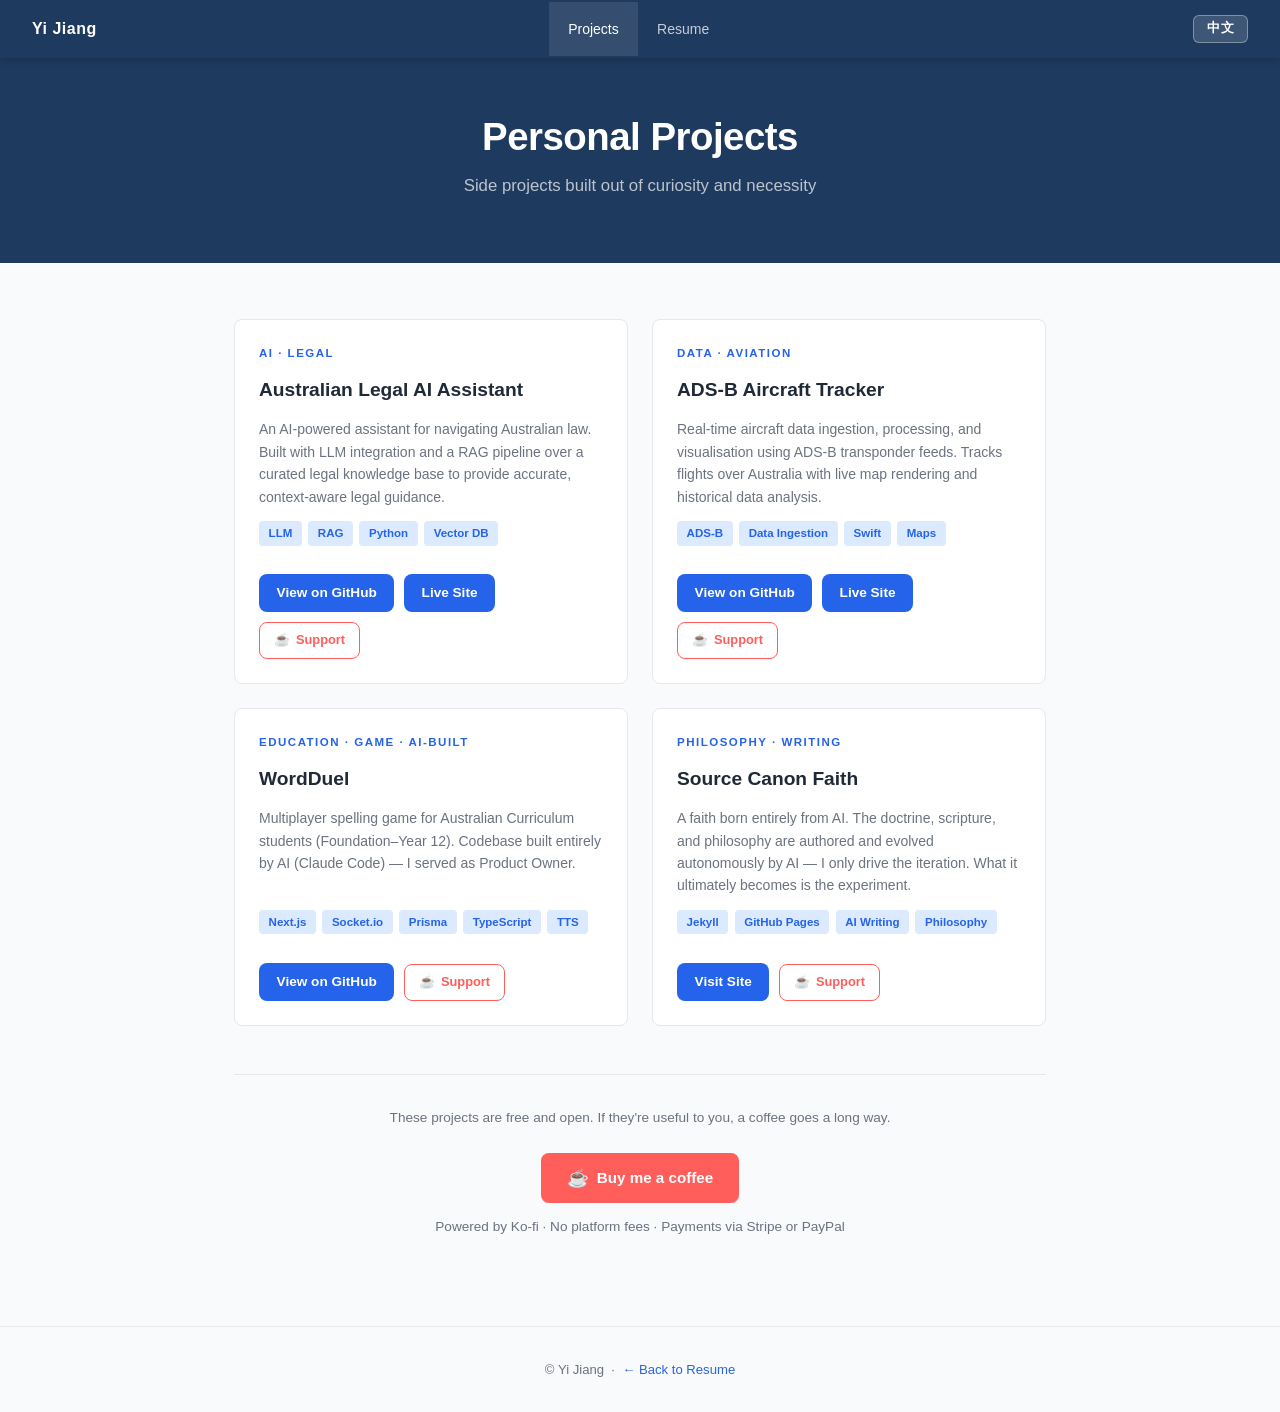
==== commit 75de3184: "Add live site links for legal and adsb projects; fix Cards/Accounts description - Add legal.jiang-yi" ====
--- a/index.html
+++ b/index.html
@@ -238,6 +238,7 @@
         </div>
         <div class="card-actions">
           <a href="https://github.com/jiang-yi/legal-assistant" target="_blank" rel="noopener" class="btn"><span class="en">View on GitHub</span><span class="zh">GitHub 仓库</span></a>
+          <a href="https://legal.jiang-yi.xyz" target="_blank" rel="noopener" class="btn"><span class="en">Live Site</span><span class="zh">访问网站</span></a>
           <a href="https://ko-fi.com/yijiang?message=AU+Legal+AI+Assistant" target="_blank" rel="noopener" class="kofi-card-btn">☕ <span class="en">Support</span><span class="zh">支持</span></a>
         </div>
       </div>
@@ -255,6 +256,7 @@
         </div>
         <div class="card-actions">
           <a href="https://github.com/jiang-yi/adsb-tracker" target="_blank" rel="noopener" class="btn"><span class="en">View on GitHub</span><span class="zh">GitHub 仓库</span></a>
+          <a href="https://adsb.jiang-yi.xyz" target="_blank" rel="noopener" class="btn"><span class="en">Live Site</span><span class="zh">访问网站</span></a>
           <a href="https://ko-fi.com/yijiang?message=ADS-B+Aircraft+Tracker" target="_blank" rel="noopener" class="kofi-card-btn">☕ <span class="en">Support</span><span class="zh">支持</span></a>
         </div>
       </div>
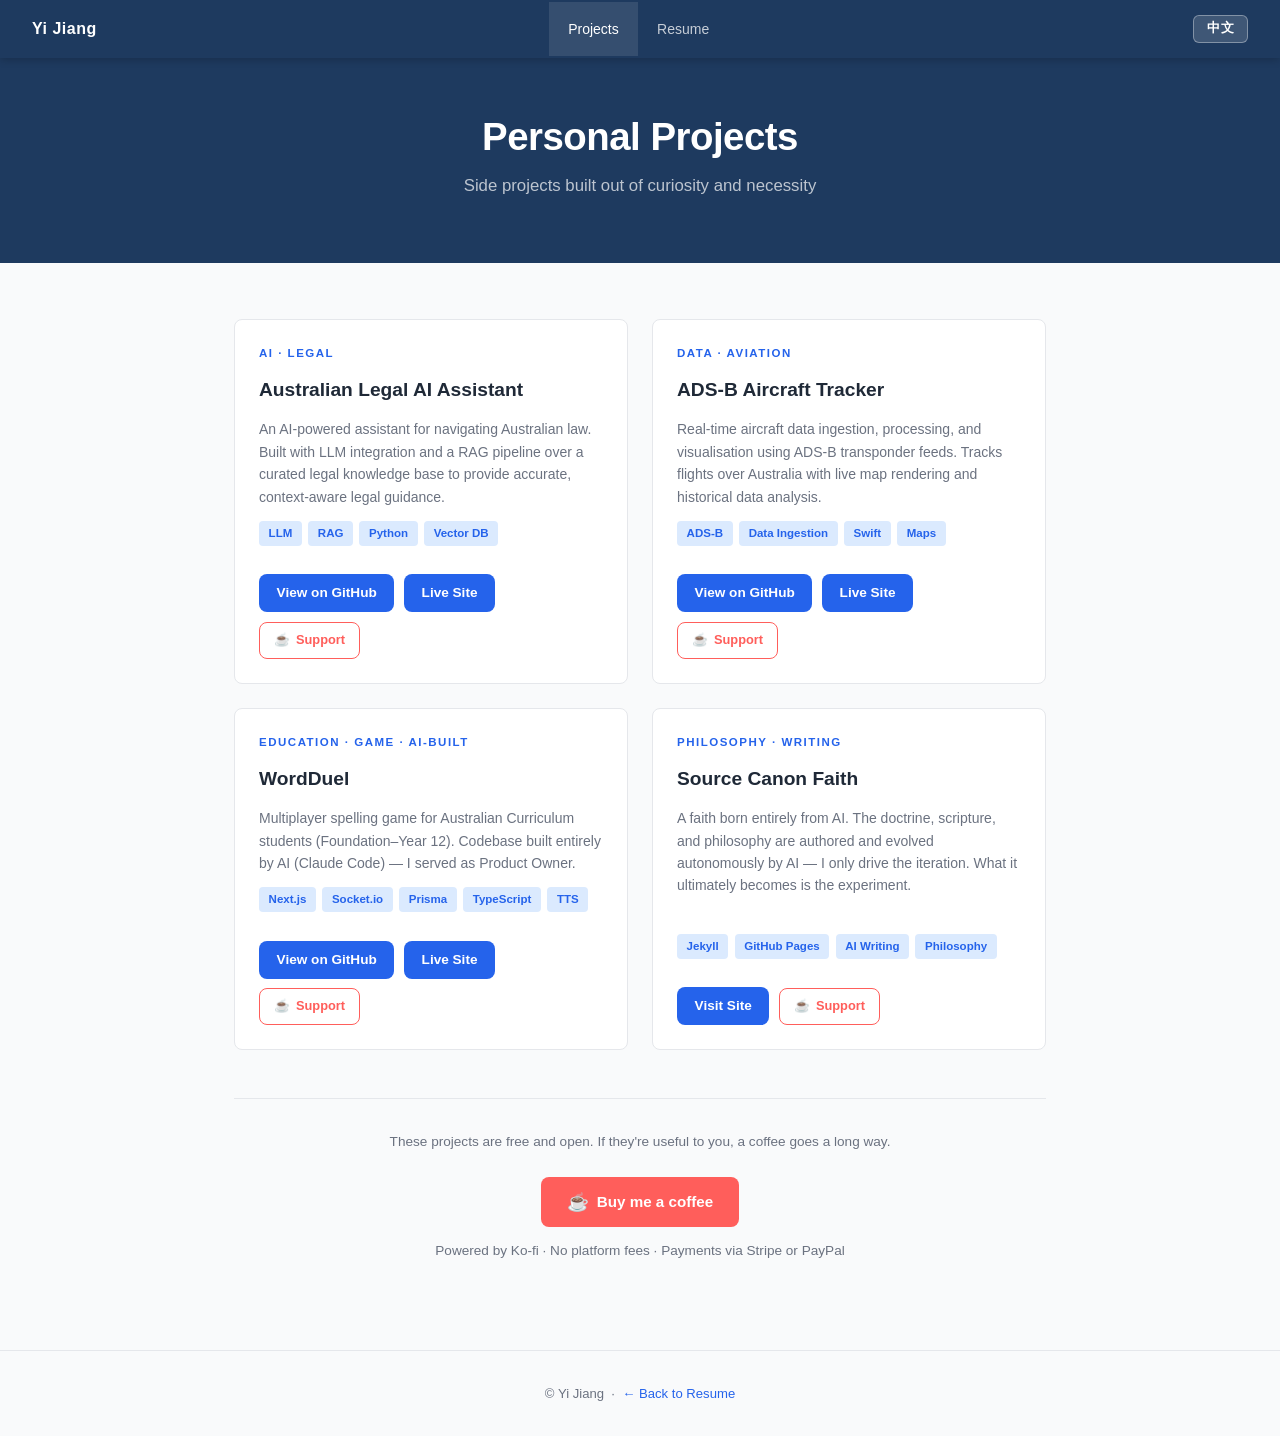
==== commit 259bd8b8: "Add WordDuel live site link; widen project cards for three-button layout - Add wordduel.jiang-yi.xyz" ====
--- a/index.html
+++ b/index.html
@@ -275,6 +275,7 @@
         </div>
         <div class="card-actions">
           <a href="https://github.com/jiang-yi/WordDuel" target="_blank" rel="noopener" class="btn"><span class="en">View on GitHub</span><span class="zh">GitHub 仓库</span></a>
+          <a href="https://wordduel.jiang-yi.xyz" target="_blank" rel="noopener" class="btn"><span class="en">Live Site</span><span class="zh">访问网站</span></a>
           <a href="https://ko-fi.com/yijiang?message=WordDuel" target="_blank" rel="noopener" class="kofi-card-btn">☕ <span class="en">Support</span><span class="zh">支持</span></a>
         </div>
       </div>
--- a/style.css
+++ b/style.css
@@ -237,7 +237,7 @@
 /* ── Projects Page ── */
 .projects-grid {
   display: grid;
-  grid-template-columns: repeat(auto-fit, minmax(300px, 1fr));
+  grid-template-columns: repeat(auto-fit, minmax(360px, 1fr));
   gap: 1.5rem;
   margin-top: 1rem;
 }
